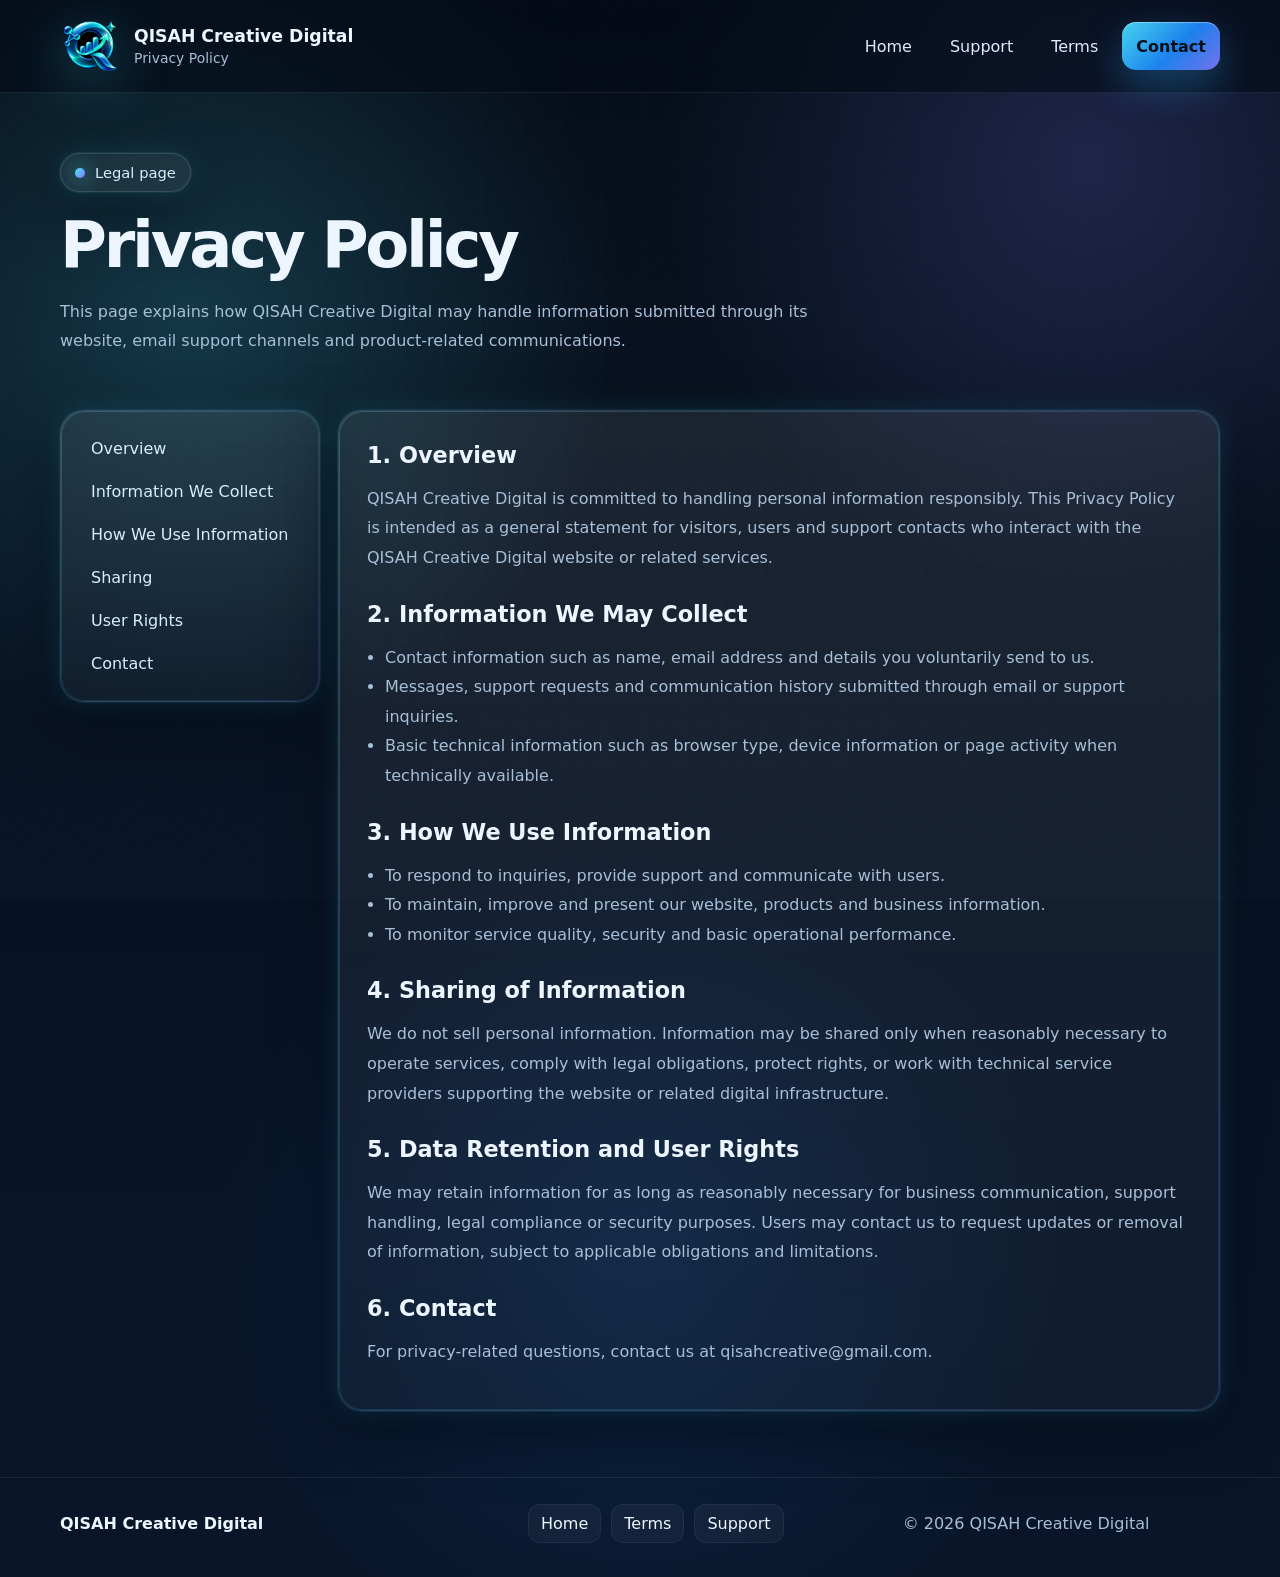
==== privacy.html @ 4660af54 "Add files via upload" ====
<!doctype html>
<html lang="en">
<head>
  <meta charset="utf-8">
  <meta name="viewport" content="width=device-width, initial-scale=1">
  <meta name="description" content="Privacy Policy for QISAH Creative Digital.">
  <meta name="theme-color" content="#071325">
  <title>Privacy Policy — QISAH Creative Digital</title>
  <link rel="icon" href="assets/qisah-logo.png">
  <link rel="stylesheet" href="styles.css">
</head>
<body>
<div class="bg-grid" aria-hidden="true"></div><div class="noise" aria-hidden="true"></div>
<header>
  <div class="site-shell nav">
    <a class="brand" href="index.html"><img src="assets/qisah-logo.png" alt="QISAH logo"><span class="brand-title"><strong>QISAH Creative Digital</strong><span>Privacy Policy</span></span></a>
    <button class="menu-btn" type="button" data-menu aria-expanded="false">Menu</button>
    <nav class="nav-links" data-nav aria-label="Primary navigation">
      <a href="index.html">Home</a>
      <a href="support.html">Support</a>
      <a href="terms.html">Terms</a>
      <a class="btn primary" href="mailto:qisahcreative@gmail.com">Contact</a>
    </nav>
  </div>
</header>
<main>
  <section class="site-shell page-hero reveal">
    <span class="badge"><span class="dot"></span> Legal page</span>
    <h1>Privacy Policy</h1>
    <p>This page explains how QISAH Creative Digital may handle information submitted through its website, email support channels and product-related communications.</p>
  </section>
  <section class="site-shell content-wrap">
    <aside class="card side-nav reveal">
      <a href="#overview">Overview</a>
      <a href="#collect">Information We Collect</a>
      <a href="#use">How We Use Information</a>
      <a href="#share">Sharing</a>
      <a href="#rights">User Rights</a>
      <a href="#contact">Contact</a>
    </aside>
    <article class="card legal-card reveal">
      <section id="overview">
        <h2>1. Overview</h2>
        <p>QISAH Creative Digital is committed to handling personal information responsibly. This Privacy Policy is intended as a general statement for visitors, users and support contacts who interact with the QISAH Creative Digital website or related services.</p>
      </section>
      <section id="collect">
        <h2>2. Information We May Collect</h2>
        <ul>
          <li>Contact information such as name, email address and details you voluntarily send to us.</li>
          <li>Messages, support requests and communication history submitted through email or support inquiries.</li>
          <li>Basic technical information such as browser type, device information or page activity when technically available.</li>
        </ul>
      </section>
      <section id="use">
        <h2>3. How We Use Information</h2>
        <ul>
          <li>To respond to inquiries, provide support and communicate with users.</li>
          <li>To maintain, improve and present our website, products and business information.</li>
          <li>To monitor service quality, security and basic operational performance.</li>
        </ul>
      </section>
      <section id="share">
        <h2>4. Sharing of Information</h2>
        <p>We do not sell personal information. Information may be shared only when reasonably necessary to operate services, comply with legal obligations, protect rights, or work with technical service providers supporting the website or related digital infrastructure.</p>
      </section>
      <section id="rights">
        <h2>5. Data Retention and User Rights</h2>
        <p>We may retain information for as long as reasonably necessary for business communication, support handling, legal compliance or security purposes. Users may contact us to request updates or removal of information, subject to applicable obligations and limitations.</p>
      </section>
      <section id="contact">
        <h2>6. Contact</h2>
        <p>For privacy-related questions, contact us at <a href="mailto:qisahcreative@gmail.com">qisahcreative@gmail.com</a>.</p>
      </section>
    </article>
  </section>
</main>
<footer class="footer"><div class="site-shell footer-grid"><div><strong>QISAH Creative Digital</strong></div><div class="footer-links"><a href="index.html">Home</a><a href="terms.html">Terms</a><a href="support.html">Support</a></div><div style="color:var(--muted)">© <span data-year></span> QISAH Creative Digital</div></div></footer>
<script src="script.js"></script>
</body>
</html>
---- styles.css ----
:root{
  --bg:#06101e;
  --bg-2:#0a1629;
  --panel:rgba(11,24,46,.75);
  --panel-2:rgba(13,29,56,.88);
  --line:rgba(110,196,255,.18);
  --line-strong:rgba(110,196,255,.38);
  --text:#edf6ff;
  --muted:#a8bfd8;
  --primary:#4ce6ff;
  --primary-2:#1f8bff;
  --accent:#7e7bff;
  --success:#5ef0c5;
  --shadow:0 14px 50px rgba(0,0,0,.36);
  --glow:0 0 0 1px rgba(76,230,255,.08),0 0 26px rgba(76,230,255,.12),0 20px 60px rgba(3,9,20,.65);
  --radius:24px;
  --container:min(1160px, calc(100% - 32px));
}
*{box-sizing:border-box}
html{scroll-behavior:smooth}
body{
  margin:0;
  font-family:Inter, ui-sans-serif, system-ui, -apple-system, Segoe UI, Roboto, Arial, sans-serif;
  color:var(--text);
  background:
    radial-gradient(circle at 15% 20%, rgba(76,230,255,.18), transparent 26%),
    radial-gradient(circle at 85% 10%, rgba(126,123,255,.2), transparent 24%),
    radial-gradient(circle at 50% 80%, rgba(31,139,255,.12), transparent 30%),
    linear-gradient(180deg, #040b16 0%, #06101e 25%, #071325 60%, #09162a 100%);
  min-height:100vh;
  overflow-x:hidden;
}
a{color:inherit;text-decoration:none}
img{max-width:100%;display:block}
button,input,textarea{font:inherit}
.site-shell{width:var(--container);margin-inline:auto}
.skip-link{position:absolute;left:-9999px}
.skip-link:focus{left:12px;top:12px;z-index:999;background:#fff;color:#000;padding:8px 12px;border-radius:10px}
.bg-grid{
  position:fixed; inset:0; pointer-events:none; z-index:-2; opacity:.35;
  background-image:linear-gradient(rgba(255,255,255,.035) 1px, transparent 1px), linear-gradient(90deg, rgba(255,255,255,.035) 1px, transparent 1px);
  background-size:40px 40px;
  mask-image:radial-gradient(circle at center, black 45%, transparent 95%);
}
.noise{
  position:fixed; inset:0; pointer-events:none; z-index:-1; opacity:.04;
  background-image:url("data:image/svg+xml,%3Csvg xmlns='http://www.w3.org/2000/svg' width='160' height='160' viewBox='0 0 160 160'%3E%3Cfilter id='n'%3E%3CfeTurbulence type='fractalNoise' baseFrequency='.9' numOctaves='2' stitchTiles='stitch'/%3E%3C/filter%3E%3Crect width='160' height='160' filter='url(%23n)' opacity='.8'/%3E%3C/svg%3E");
}
header{position:sticky;top:0;z-index:100;backdrop-filter:blur(18px);background:rgba(4,12,24,.62);border-bottom:1px solid rgba(255,255,255,.08)}
.nav{display:flex;align-items:center;justify-content:space-between;gap:20px;padding:16px 0}
.brand{display:flex;align-items:center;gap:14px;min-width:0}
.brand img{width:60px;height:60px;object-fit:contain;filter:drop-shadow(0 12px 28px rgba(76,230,255,.3))}
.brand-title{display:flex;flex-direction:column;gap:4px;min-width:0}
.brand-title strong{font-size:1.08rem;white-space:nowrap;overflow:hidden;text-overflow:ellipsis}
.brand-title span{font-size:.87rem;color:var(--muted)}
.nav-links{display:flex;align-items:center;gap:10px}
.nav-links a{padding:10px 14px;border-radius:14px;color:#dcecff}
.nav-links a:hover{background:rgba(255,255,255,.06)}
.menu-btn{display:none;border:1px solid rgba(255,255,255,.12);background:rgba(255,255,255,.04);color:#fff;padding:10px 14px;border-radius:14px}
.btn{
  display:inline-flex;align-items:center;justify-content:center;gap:10px;
  min-height:48px;padding:0 18px;border-radius:16px;border:1px solid rgba(255,255,255,.12);
  background:linear-gradient(180deg, rgba(255,255,255,.08), rgba(255,255,255,.03));
  color:#f5fbff;box-shadow:var(--shadow); transition:.25s ease; cursor:pointer;
}
.btn:hover{transform:translateY(-2px);border-color:rgba(255,255,255,.25)}
.btn.primary{
  background:linear-gradient(135deg, rgba(76,230,255,.92), rgba(31,139,255,.92) 55%, rgba(126,123,255,.92));
  color:#031019;border:0;font-weight:700;box-shadow:0 16px 40px rgba(48,175,255,.32), inset 0 1px 0 rgba(255,255,255,.35);
}
.btn.secondary{background:rgba(255,255,255,.04)}
.hero{display:grid;grid-template-columns:1.12fr .88fr;gap:30px;align-items:center;padding:74px 0 44px}
.badge{display:inline-flex;align-items:center;gap:10px;padding:10px 14px;border-radius:999px;background:rgba(255,255,255,.06);border:1px solid rgba(255,255,255,.12);color:#d8eefe;font-size:.92rem;box-shadow:var(--glow)}
.dot{width:10px;height:10px;border-radius:50%;background:linear-gradient(135deg,var(--primary),var(--accent));box-shadow:0 0 20px var(--primary)}
.hero h1{font-size:clamp(2.6rem, 6vw, 5.5rem);line-height:.95;letter-spacing:-.05em;margin:18px 0 18px}
.hero p{font-size:1.06rem;line-height:1.8;color:var(--muted);max-width:640px}
.gradient-text{background:linear-gradient(90deg,#fff,#7df4ff 30%, #66c9ff 60%, #b39bff);-webkit-background-clip:text;background-clip:text;color:transparent}
.hero-actions{display:flex;flex-wrap:wrap;gap:12px;margin-top:26px}
.trust-line{display:flex;flex-wrap:wrap;gap:10px;margin-top:24px}
.trust-line span,.pill{padding:10px 13px;border-radius:999px;background:rgba(255,255,255,.05);border:1px solid rgba(255,255,255,.08);color:#cbe4fb;font-size:.9rem}
.card{position:relative;background:linear-gradient(180deg, rgba(255,255,255,.08), rgba(255,255,255,.03));border:1px solid var(--line);border-radius:var(--radius);box-shadow:var(--glow);overflow:hidden}
.card::before{content:"";position:absolute;inset:0;border-radius:inherit;padding:1px;background:linear-gradient(135deg,rgba(255,255,255,.18),rgba(76,230,255,.12),rgba(126,123,255,.16));-webkit-mask:linear-gradient(#000 0 0) content-box,linear-gradient(#000 0 0);-webkit-mask-composite:xor;mask-composite:exclude;pointer-events:none}
.card-soft{padding:26px}
.hero-visual{padding:22px}
.logo-stage{position:relative;display:grid;place-items:center;min-height:520px;border-radius:30px;background:radial-gradient(circle at 50% 30%, rgba(76,230,255,.22), rgba(8,14,28,.3) 40%, rgba(6,12,24,.92));overflow:hidden}
.logo-stage::before,.logo-stage::after{content:"";position:absolute;border-radius:50%;filter:blur(4px)}
.logo-stage::before{width:300px;height:300px;background:radial-gradient(circle, rgba(76,230,255,.32), transparent 70%);top:22px;right:30px}
.logo-stage::after{width:240px;height:240px;background:radial-gradient(circle, rgba(126,123,255,.22), transparent 70%);left:24px;bottom:18px}
.hero-logo-wrap{position:relative;z-index:2;display:grid;place-items:center}
.hero-logo-wrap img{width:min(90%, 500px);filter:drop-shadow(0 24px 55px rgba(54,184,255,.26)) drop-shadow(0 0 30px rgba(76,230,255,.2));transform:translateZ(0)}
.floating-card{position:absolute;z-index:3;padding:14px 16px;border-radius:18px;backdrop-filter:blur(18px);background:rgba(4,15,29,.58);border:1px solid rgba(255,255,255,.12);box-shadow:0 16px 40px rgba(0,0,0,.35)}
.floating-card strong{display:block;font-size:.95rem}
.floating-card small{display:block;margin-top:5px;color:var(--muted);font-size:.82rem;line-height:1.5}
.float-one{top:28px;left:24px;max-width:220px}
.float-two{bottom:26px;right:24px;max-width:230px}
.float-three{top:50%;right:18px;transform:translateY(-50%);max-width:185px}
.glass-stats{display:grid;grid-template-columns:repeat(3,1fr);gap:14px;margin-top:16px}
.mini-card{padding:18px;border-radius:20px;background:rgba(255,255,255,.04);border:1px solid rgba(255,255,255,.08);box-shadow:inset 0 1px 0 rgba(255,255,255,.08)}
.mini-card b{display:block;font-size:1.5rem}
.mini-card span{display:block;margin-top:6px;color:var(--muted);font-size:.9rem}
section.block{padding:42px 0}
.section-head{display:flex;align-items:end;justify-content:space-between;gap:24px;margin-bottom:26px}
.section-head h2{font-size:clamp(2rem, 4vw, 3.2rem);margin:0;letter-spacing:-.04em}
.section-head p{max-width:560px;color:var(--muted);line-height:1.8;margin:0}
.kicker{display:inline-block;margin-bottom:8px;text-transform:uppercase;letter-spacing:.16em;font-size:.78rem;color:#9bc8ef}
.grid-3{display:grid;grid-template-columns:repeat(3,1fr);gap:18px}
.feature-card{padding:24px;min-height:250px}
.feature-card .icon{display:grid;place-items:center;width:56px;height:56px;border-radius:18px;background:linear-gradient(135deg, rgba(76,230,255,.22), rgba(126,123,255,.26));font-size:1.5rem;box-shadow:inset 0 1px 0 rgba(255,255,255,.15), 0 12px 30px rgba(0,0,0,.25)}
.feature-card h3{font-size:1.2rem;margin:18px 0 12px}
.feature-card p{color:var(--muted);line-height:1.75;margin:0}
.feature-card ul{padding-left:18px;color:#d9efff;line-height:1.75;margin:14px 0 0}
.product-grid{display:grid;grid-template-columns:1.05fr .95fr;gap:18px;align-items:stretch}
.product-story{padding:28px}
.product-story h2{font-size:2.2rem;margin:.2rem 0 1rem;letter-spacing:-.04em}
.product-story p{color:var(--muted);line-height:1.8}
.pills{display:flex;flex-wrap:wrap;gap:10px;margin-top:18px}
.dashboard{padding:22px;display:flex;flex-direction:column;gap:16px}
.topline{display:flex;align-items:center;justify-content:space-between;gap:12px}
.topline h3{margin:0;font-size:1.1rem}
.topline span{color:var(--muted);font-size:.92rem}
.score-panel{display:grid;grid-template-columns:.75fr 1.25fr;gap:14px;align-items:center}
.score-ring{position:relative;display:grid;place-items:center;aspect-ratio:1;border-radius:50%;background:conic-gradient(var(--primary) 0deg, var(--primary-2) 180deg, var(--accent) 276deg, rgba(255,255,255,.08) 276deg 360deg)}
.score-ring::before{content:"";position:absolute;inset:16px;border-radius:50%;background:linear-gradient(180deg,#081321,#0b1a31);border:1px solid rgba(255,255,255,.08)}
.score-ring b{position:relative;z-index:1;font-size:3rem}
.score-info strong{font-size:1.12rem}
.score-info p{color:var(--muted);line-height:1.7;margin:.6rem 0 0}
.signal-list{display:grid;gap:12px}
.signal{display:grid;grid-template-columns:1fr auto;gap:10px;align-items:center}
.signal label{font-size:.95rem;color:#dcf2ff}
.bar{position:relative;height:10px;border-radius:999px;background:rgba(255,255,255,.08);overflow:hidden;margin-top:7px}
.bar > span{position:absolute;inset:0 auto 0 0;border-radius:inherit;background:linear-gradient(90deg,var(--primary),var(--primary-2),var(--accent));box-shadow:0 0 20px rgba(76,230,255,.24)}
.metrics{display:grid;grid-template-columns:repeat(3,1fr);gap:12px}
.metric{padding:16px;border-radius:20px;background:rgba(255,255,255,.04);border:1px solid rgba(255,255,255,.08)}
.metric b{font-size:1.3rem;display:block}
.metric span{font-size:.9rem;color:var(--muted)}
.two-col{display:grid;grid-template-columns:1fr 1fr;gap:18px}
.list-panel{padding:24px}
.list-panel h3{margin:.2rem 0 1rem}
.list-panel ul{margin:0;padding-left:18px;color:#dcefff;line-height:1.8}
.list-panel li+li{margin-top:8px}
.roadmap{display:grid;grid-template-columns:repeat(4,1fr);gap:14px;margin-top:18px}
.road-step{padding:18px;border-radius:20px;background:rgba(255,255,255,.04);border:1px solid rgba(255,255,255,.08)}
.road-step b{display:block;margin-bottom:8px}
.road-step span{display:block;color:var(--muted);line-height:1.65;font-size:.92rem}
.contact-grid{display:grid;grid-template-columns:1.05fr .95fr;gap:18px;align-items:stretch}
.form-card,.cta-card{padding:28px}
.field-grid{display:grid;grid-template-columns:1fr 1fr;gap:14px;margin-top:16px}
.field{display:flex;flex-direction:column;gap:8px}
.field label{font-size:.92rem;color:#d7ecff}
.input, textarea{
  width:100%;background:rgba(255,255,255,.04);border:1px solid rgba(255,255,255,.1);color:#fff;
  border-radius:16px;padding:14px 16px;outline:none;
}
.input:focus, textarea:focus{border-color:var(--line-strong);box-shadow:0 0 0 4px rgba(76,230,255,.08)}
textarea{min-height:140px;resize:vertical}
.small-note{font-size:.88rem;color:var(--muted);line-height:1.7}
.inline-links{display:flex;flex-wrap:wrap;gap:10px;margin-top:18px}
.inline-links a{padding:10px 14px;border-radius:999px;background:rgba(255,255,255,.05);border:1px solid rgba(255,255,255,.09)}
.footer{border-top:1px solid rgba(255,255,255,.08);margin-top:24px}
.footer-grid{display:grid;grid-template-columns:1.2fr .95fr .85fr;gap:20px;align-items:center;padding:26px 0 34px}
.footer-links{display:flex;flex-wrap:wrap;gap:10px}
.footer-links a{padding:9px 12px;border-radius:12px;background:rgba(255,255,255,.04);border:1px solid rgba(255,255,255,.06)}
.page-hero{padding:60px 0 30px}
.page-hero h1{font-size:clamp(2.2rem, 5vw, 4rem);margin:16px 0 10px;letter-spacing:-.05em}
.page-hero p{max-width:760px;color:var(--muted);line-height:1.8}
.content-wrap{display:grid;grid-template-columns:260px 1fr;gap:18px;padding:8px 0 42px}
.side-nav{position:sticky;top:92px;align-self:start;padding:16px}
.side-nav a{display:block;padding:12px 14px;border-radius:14px;color:#d8edff}
.side-nav a:hover{background:rgba(255,255,255,.06)}
.legal-card{padding:28px}
.legal-card section+section{margin-top:28px}
.legal-card h2{font-size:1.4rem;margin:.2rem 0 12px}
.legal-card p,.legal-card li{color:var(--muted);line-height:1.85}
.legal-card ul{padding-left:18px}
.support-grid{display:grid;grid-template-columns:1fr 1fr;gap:18px}
.support-box{padding:24px}
.accordion{display:grid;gap:12px;margin-top:10px}
.faq{padding:18px}
.faq button{all:unset;display:flex;justify-content:space-between;align-items:center;width:100%;gap:16px;cursor:pointer}
.faq button strong{font-size:1rem}
.faq p{color:var(--muted);line-height:1.8;margin:12px 0 0;display:none}
.faq.open p{display:block}
.reveal{opacity:0;transform:translateY(26px);transition:opacity .7s ease, transform .7s ease}
.reveal.visible{opacity:1;transform:none}
@media (max-width: 1100px){
  .hero,.product-grid,.two-col,.contact-grid,.content-wrap,.support-grid,.footer-grid{grid-template-columns:1fr}
  .glass-stats,.grid-3,.metrics,.roadmap{grid-template-columns:repeat(2,1fr)}
  .section-head{display:block}
  .section-head p{margin-top:12px}
  .content-wrap{padding-top:0}
  .side-nav{position:relative;top:0}
}
@media (max-width: 760px){
  .nav{padding:12px 0}
  .menu-btn{display:block}
  .nav-links{position:absolute;left:16px;right:16px;top:74px;display:none;flex-direction:column;align-items:stretch;padding:14px;border-radius:22px;background:rgba(4,12,24,.96);border:1px solid rgba(255,255,255,.08);box-shadow:var(--shadow)}
  .nav-links.open{display:flex}
  .hero{padding-top:36px}
  .logo-stage{min-height:410px}
  .hero h1{font-size:clamp(2.3rem, 12vw, 4rem)}
  .glass-stats,.grid-3,.metrics,.roadmap,.field-grid{grid-template-columns:1fr}
  .score-panel{grid-template-columns:1fr}
  .float-three{display:none}
  .float-one,.float-two{position:static;max-width:none;margin-top:12px}
  .hero-visual{padding:0;background:none;border:0;box-shadow:none}
  .footer-grid{padding-bottom:22px}
}
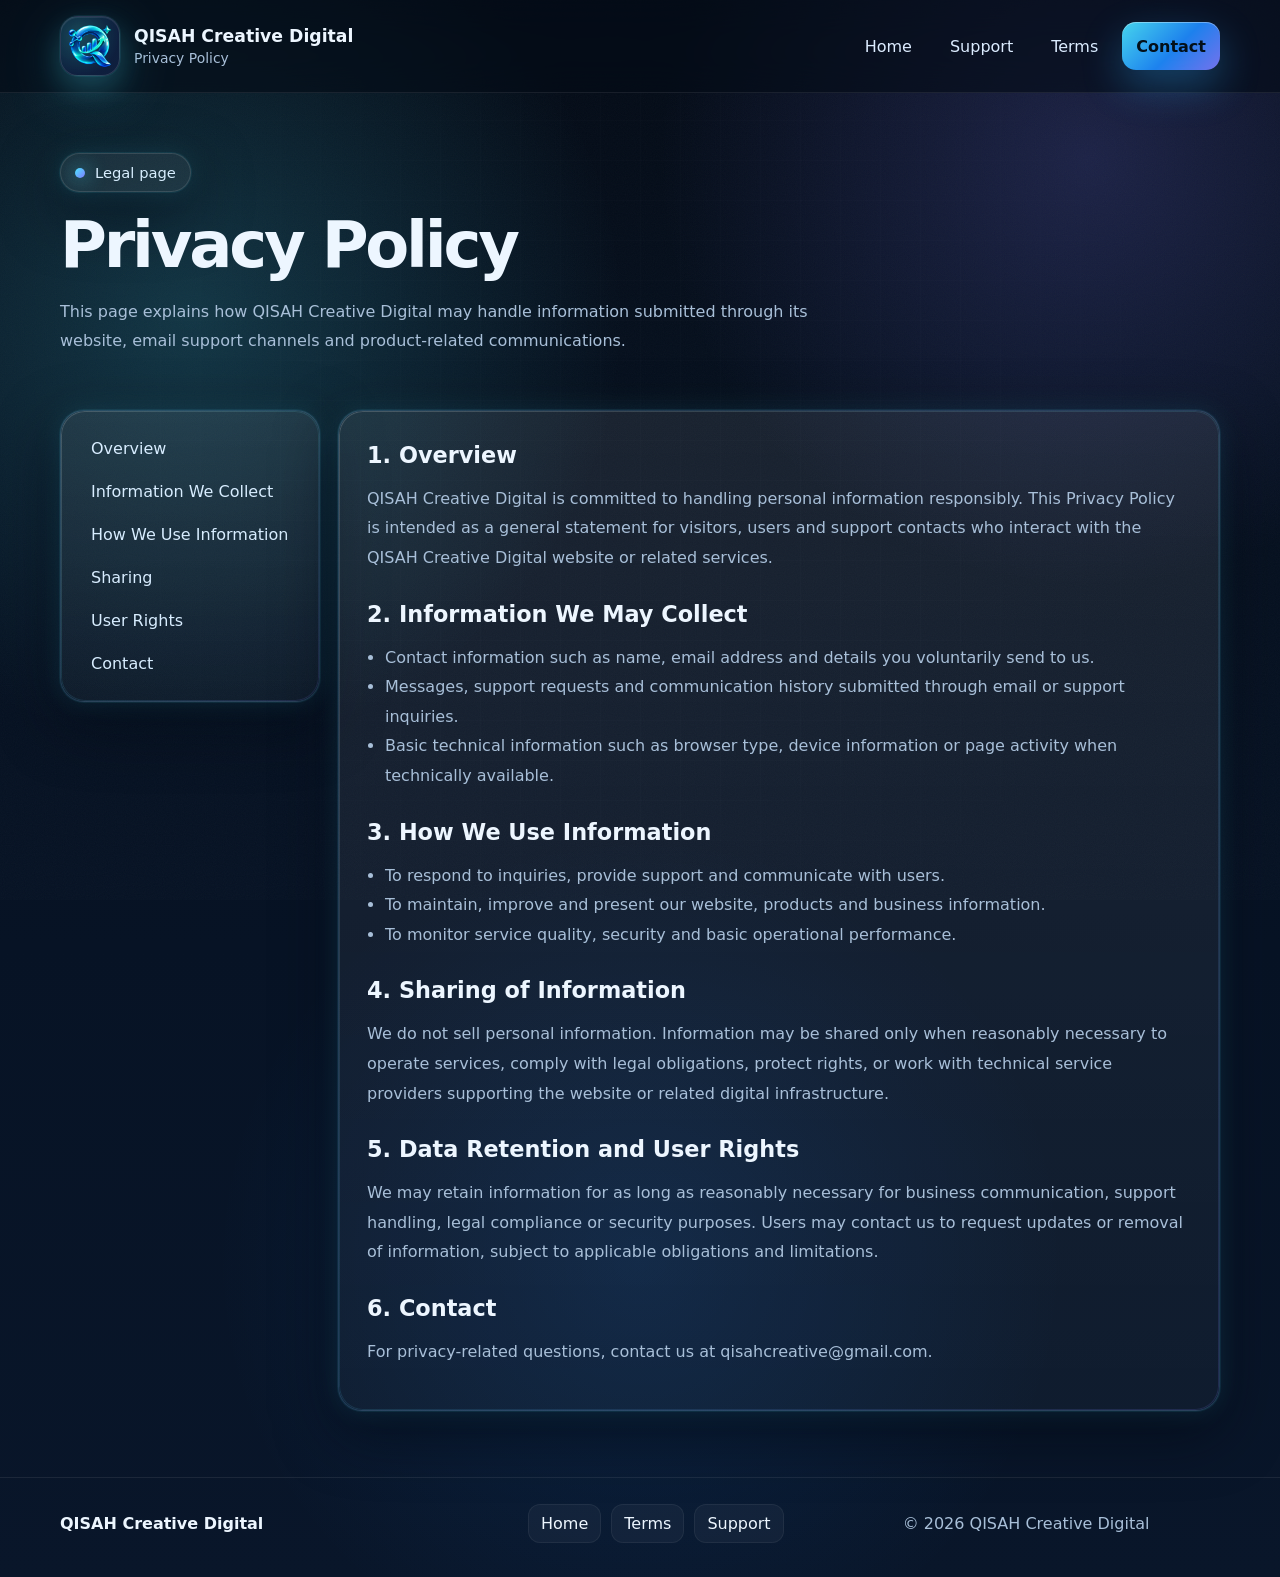
==== commit a47f6ddc: "Add files via upload" ====
--- a/privacy.html
+++ b/privacy.html
@@ -6,14 +6,14 @@
   <meta name="description" content="Privacy Policy for QISAH Creative Digital.">
   <meta name="theme-color" content="#071325">
   <title>Privacy Policy — QISAH Creative Digital</title>
-  <link rel="icon" href="assets/qisah-logo.png">
-  <link rel="stylesheet" href="styles.css">
+  <link rel="icon" href="assets/qisah-logo-v4.png">
+  <link rel="stylesheet" href="styles-v4.css">
 </head>
 <body>
 <div class="bg-grid" aria-hidden="true"></div><div class="noise" aria-hidden="true"></div>
 <header>
   <div class="site-shell nav">
-    <a class="brand" href="index.html"><img src="assets/qisah-logo.png" alt="QISAH logo"><span class="brand-title"><strong>QISAH Creative Digital</strong><span>Privacy Policy</span></span></a>
+    <a class="brand" href="index.html"><img src="assets/qisah-logo-v4.png" alt="QISAH logo"><span class="brand-title"><strong>QISAH Creative Digital</strong><span>Privacy Policy</span></span></a>
     <button class="menu-btn" type="button" data-menu aria-expanded="false">Menu</button>
     <nav class="nav-links" data-nav aria-label="Primary navigation">
       <a href="index.html">Home</a>
@@ -75,6 +75,6 @@
   </section>
 </main>
 <footer class="footer"><div class="site-shell footer-grid"><div><strong>QISAH Creative Digital</strong></div><div class="footer-links"><a href="index.html">Home</a><a href="terms.html">Terms</a><a href="support.html">Support</a></div><div style="color:var(--muted)">© <span data-year></span> QISAH Creative Digital</div></div></footer>
-<script src="script.js"></script>
+<script src="script-v4.js"></script>
 </body>
 </html>
--- a/styles-v4.css
+++ b/styles-v4.css
@@ -0,0 +1,207 @@
+:root{
+  --bg:#06101e;
+  --bg-2:#0a1629;
+  --panel:rgba(11,24,46,.75);
+  --panel-2:rgba(13,29,56,.88);
+  --line:rgba(110,196,255,.18);
+  --line-strong:rgba(110,196,255,.38);
+  --text:#edf6ff;
+  --muted:#a8bfd8;
+  --primary:#4ce6ff;
+  --primary-2:#1f8bff;
+  --accent:#7e7bff;
+  --success:#5ef0c5;
+  --shadow:0 14px 50px rgba(0,0,0,.36);
+  --glow:0 0 0 1px rgba(76,230,255,.08),0 0 26px rgba(76,230,255,.12),0 20px 60px rgba(3,9,20,.65);
+  --radius:24px;
+  --container:min(1160px, calc(100% - 32px));
+}
+*{box-sizing:border-box}
+html{scroll-behavior:smooth}
+body{
+  margin:0;
+  font-family:Inter, ui-sans-serif, system-ui, -apple-system, Segoe UI, Roboto, Arial, sans-serif;
+  color:var(--text);
+  background:
+    radial-gradient(circle at 15% 20%, rgba(76,230,255,.18), transparent 26%),
+    radial-gradient(circle at 85% 10%, rgba(126,123,255,.2), transparent 24%),
+    radial-gradient(circle at 50% 80%, rgba(31,139,255,.12), transparent 30%),
+    linear-gradient(180deg, #040b16 0%, #06101e 25%, #071325 60%, #09162a 100%);
+  min-height:100vh;
+  overflow-x:hidden;
+}
+a{color:inherit;text-decoration:none}
+img{max-width:100%;display:block}
+button,input,textarea{font:inherit}
+.site-shell{width:var(--container);margin-inline:auto}
+.skip-link{position:absolute;left:-9999px}
+.skip-link:focus{left:12px;top:12px;z-index:999;background:#fff;color:#000;padding:8px 12px;border-radius:10px}
+.bg-grid{
+  position:fixed; inset:0; pointer-events:none; z-index:-2; opacity:.35;
+  background-image:linear-gradient(rgba(255,255,255,.035) 1px, transparent 1px), linear-gradient(90deg, rgba(255,255,255,.035) 1px, transparent 1px);
+  background-size:40px 40px;
+  mask-image:radial-gradient(circle at center, black 45%, transparent 95%);
+}
+.noise{
+  position:fixed; inset:0; pointer-events:none; z-index:-1; opacity:.04;
+  background-image:url("data:image/svg+xml,%3Csvg xmlns='http://www.w3.org/2000/svg' width='160' height='160' viewBox='0 0 160 160'%3E%3Cfilter id='n'%3E%3CfeTurbulence type='fractalNoise' baseFrequency='.9' numOctaves='2' stitchTiles='stitch'/%3E%3C/filter%3E%3Crect width='160' height='160' filter='url(%23n)' opacity='.8'/%3E%3C/svg%3E");
+}
+header{position:sticky;top:0;z-index:100;backdrop-filter:blur(18px);background:rgba(4,12,24,.62);border-bottom:1px solid rgba(255,255,255,.08)}
+.nav{display:flex;align-items:center;justify-content:space-between;gap:20px;padding:16px 0}
+.brand{display:flex;align-items:center;gap:14px;min-width:0}
+.brand img{width:60px;height:60px;padding:6px;object-fit:contain;border-radius:18px;background:radial-gradient(circle at 30% 30%, rgba(76,230,255,.22), rgba(15,32,64,.96) 72%);border:1px solid rgba(255,255,255,.12);box-shadow:inset 0 1px 0 rgba(255,255,255,.08), 0 12px 28px rgba(76,230,255,.18), 0 0 0 1px rgba(76,230,255,.08);filter:drop-shadow(0 12px 28px rgba(76,230,255,.22))}
+.brand-title{display:flex;flex-direction:column;gap:4px;min-width:0}
+.brand-title strong{font-size:1.08rem;white-space:nowrap;overflow:hidden;text-overflow:ellipsis}
+.brand-title span{font-size:.87rem;color:var(--muted)}
+.nav-links{display:flex;align-items:center;gap:10px}
+.nav-links a{padding:10px 14px;border-radius:14px;color:#dcecff}
+.nav-links a:hover{background:rgba(255,255,255,.06)}
+.menu-btn{display:none;border:1px solid rgba(255,255,255,.12);background:rgba(255,255,255,.04);color:#fff;padding:10px 14px;border-radius:14px}
+.btn{
+  display:inline-flex;align-items:center;justify-content:center;gap:10px;
+  min-height:48px;padding:0 18px;border-radius:16px;border:1px solid rgba(255,255,255,.12);
+  background:linear-gradient(180deg, rgba(255,255,255,.08), rgba(255,255,255,.03));
+  color:#f5fbff;box-shadow:var(--shadow); transition:.25s ease; cursor:pointer;
+}
+.btn:hover{transform:translateY(-2px);border-color:rgba(255,255,255,.25)}
+.btn.primary{
+  background:linear-gradient(135deg, rgba(76,230,255,.92), rgba(31,139,255,.92) 55%, rgba(126,123,255,.92));
+  color:#031019;border:0;font-weight:700;box-shadow:0 16px 40px rgba(48,175,255,.32), inset 0 1px 0 rgba(255,255,255,.35);
+}
+.btn.secondary{background:rgba(255,255,255,.04)}
+.hero{display:grid;grid-template-columns:1.12fr .88fr;gap:30px;align-items:center;padding:74px 0 44px}
+.badge{display:inline-flex;align-items:center;gap:10px;padding:10px 14px;border-radius:999px;background:rgba(255,255,255,.06);border:1px solid rgba(255,255,255,.12);color:#d8eefe;font-size:.92rem;box-shadow:var(--glow)}
+.dot{width:10px;height:10px;border-radius:50%;background:linear-gradient(135deg,var(--primary),var(--accent));box-shadow:0 0 20px var(--primary)}
+.hero h1{font-size:clamp(2.6rem, 6vw, 5.5rem);line-height:.95;letter-spacing:-.05em;margin:18px 0 18px}
+.hero p{font-size:1.06rem;line-height:1.8;color:var(--muted);max-width:640px}
+.gradient-text{background:linear-gradient(90deg,#fff,#7df4ff 30%, #66c9ff 60%, #b39bff);-webkit-background-clip:text;background-clip:text;color:transparent}
+.hero-actions{display:flex;flex-wrap:wrap;gap:12px;margin-top:26px}
+.trust-line{display:flex;flex-wrap:wrap;gap:10px;margin-top:24px}
+.trust-line span,.pill{padding:10px 13px;border-radius:999px;background:rgba(255,255,255,.05);border:1px solid rgba(255,255,255,.08);color:#cbe4fb;font-size:.9rem}
+.card{position:relative;background:linear-gradient(180deg, rgba(255,255,255,.08), rgba(255,255,255,.03));border:1px solid var(--line);border-radius:var(--radius);box-shadow:var(--glow);overflow:hidden}
+.card::before{content:"";position:absolute;inset:0;border-radius:inherit;padding:1px;background:linear-gradient(135deg,rgba(255,255,255,.18),rgba(76,230,255,.12),rgba(126,123,255,.16));-webkit-mask:linear-gradient(#000 0 0) content-box,linear-gradient(#000 0 0);-webkit-mask-composite:xor;mask-composite:exclude;pointer-events:none}
+.card-soft{padding:26px}
+.hero-visual{padding:22px}
+.logo-stage{position:relative;display:grid;place-items:center;min-height:520px;border-radius:30px;background:radial-gradient(circle at 50% 30%, rgba(76,230,255,.22), rgba(8,14,28,.3) 40%, rgba(6,12,24,.92));overflow:hidden}
+.logo-stage::before,.logo-stage::after{content:"";position:absolute;border-radius:50%;filter:blur(4px)}
+.logo-stage::before{width:300px;height:300px;background:radial-gradient(circle, rgba(76,230,255,.32), transparent 70%);top:22px;right:30px}
+.logo-stage::after{width:240px;height:240px;background:radial-gradient(circle, rgba(126,123,255,.22), transparent 70%);left:24px;bottom:18px}
+.hero-logo-wrap{position:relative;z-index:2;display:grid;place-items:center}
+.hero-logo-wrap img{width:min(90%, 500px);filter:drop-shadow(0 24px 55px rgba(54,184,255,.26)) drop-shadow(0 0 30px rgba(76,230,255,.2));transform:translateZ(0)}
+.floating-card{position:absolute;z-index:3;padding:14px 16px;border-radius:18px;backdrop-filter:blur(18px);background:rgba(4,15,29,.58);border:1px solid rgba(255,255,255,.12);box-shadow:0 16px 40px rgba(0,0,0,.35)}
+.floating-card strong{display:block;font-size:.95rem}
+.floating-card small{display:block;margin-top:5px;color:var(--muted);font-size:.82rem;line-height:1.5}
+.float-one{top:28px;left:24px;max-width:220px}
+.float-two{bottom:26px;right:24px;max-width:230px}
+.float-three{top:50%;right:18px;transform:translateY(-50%);max-width:185px}
+.glass-stats{display:grid;grid-template-columns:repeat(3,1fr);gap:14px;margin-top:16px}
+.mini-card{padding:18px;border-radius:20px;background:rgba(255,255,255,.04);border:1px solid rgba(255,255,255,.08);box-shadow:inset 0 1px 0 rgba(255,255,255,.08)}
+.mini-card b{display:block;font-size:1.5rem}
+.mini-card span{display:block;margin-top:6px;color:var(--muted);font-size:.9rem}
+section.block{padding:42px 0}
+.section-head{display:flex;align-items:end;justify-content:space-between;gap:24px;margin-bottom:26px}
+.section-head h2{font-size:clamp(2rem, 4vw, 3.2rem);margin:0;letter-spacing:-.04em}
+.section-head p{max-width:560px;color:var(--muted);line-height:1.8;margin:0}
+.kicker{display:inline-block;margin-bottom:8px;text-transform:uppercase;letter-spacing:.16em;font-size:.78rem;color:#9bc8ef}
+.grid-3{display:grid;grid-template-columns:repeat(3,1fr);gap:18px}
+.feature-card{padding:24px;min-height:250px}
+.feature-card .icon{display:grid;place-items:center;width:56px;height:56px;border-radius:18px;background:linear-gradient(135deg, rgba(76,230,255,.22), rgba(126,123,255,.26));font-size:1.5rem;box-shadow:inset 0 1px 0 rgba(255,255,255,.15), 0 12px 30px rgba(0,0,0,.25)}
+.feature-card h3{font-size:1.2rem;margin:18px 0 12px}
+.feature-card p{color:var(--muted);line-height:1.75;margin:0}
+.feature-card ul{padding-left:18px;color:#d9efff;line-height:1.75;margin:14px 0 0}
+.product-grid{display:grid;grid-template-columns:1.05fr .95fr;gap:18px;align-items:stretch}
+.product-story{padding:28px}
+.product-story h2{font-size:2.2rem;margin:.2rem 0 1rem;letter-spacing:-.04em}
+.product-story p{color:var(--muted);line-height:1.8}
+.pills{display:flex;flex-wrap:wrap;gap:10px;margin-top:18px}
+.dashboard{padding:22px;display:flex;flex-direction:column;gap:16px}
+.topline{display:flex;align-items:center;justify-content:space-between;gap:12px}
+.topline h3{margin:0;font-size:1.1rem}
+.topline span{color:var(--muted);font-size:.92rem}
+.score-panel{display:grid;grid-template-columns:.75fr 1.25fr;gap:14px;align-items:center}
+.score-ring{position:relative;display:grid;place-items:center;aspect-ratio:1;border-radius:50%;background:conic-gradient(var(--primary) 0deg, var(--primary-2) 180deg, var(--accent) 276deg, rgba(255,255,255,.08) 276deg 360deg)}
+.score-ring::before{content:"";position:absolute;inset:16px;border-radius:50%;background:linear-gradient(180deg,#081321,#0b1a31);border:1px solid rgba(255,255,255,.08)}
+.score-ring b{position:relative;z-index:1;font-size:3rem}
+.score-info strong{font-size:1.12rem}
+.score-info p{color:var(--muted);line-height:1.7;margin:.6rem 0 0}
+.signal-list{display:grid;gap:12px}
+.signal{display:grid;grid-template-columns:1fr auto;gap:10px;align-items:center}
+.signal label{font-size:.95rem;color:#dcf2ff}
+.bar{position:relative;height:10px;border-radius:999px;background:rgba(255,255,255,.08);overflow:hidden;margin-top:7px}
+.bar > span{position:absolute;inset:0 auto 0 0;border-radius:inherit;background:linear-gradient(90deg,var(--primary),var(--primary-2),var(--accent));box-shadow:0 0 20px rgba(76,230,255,.24)}
+.metrics{display:grid;grid-template-columns:repeat(3,1fr);gap:12px}
+.metric{padding:16px;border-radius:20px;background:rgba(255,255,255,.04);border:1px solid rgba(255,255,255,.08)}
+.metric b{font-size:1.3rem;display:block}
+.metric span{font-size:.9rem;color:var(--muted)}
+.two-col{display:grid;grid-template-columns:1fr 1fr;gap:18px}
+.list-panel{padding:24px}
+.list-panel h3{margin:.2rem 0 1rem}
+.list-panel ul{margin:0;padding-left:18px;color:#dcefff;line-height:1.8}
+.list-panel li+li{margin-top:8px}
+.roadmap{display:grid;grid-template-columns:repeat(4,1fr);gap:14px;margin-top:18px}
+.road-step{padding:18px;border-radius:20px;background:rgba(255,255,255,.04);border:1px solid rgba(255,255,255,.08)}
+.road-step b{display:block;margin-bottom:8px}
+.road-step span{display:block;color:var(--muted);line-height:1.65;font-size:.92rem}
+.contact-grid{display:grid;grid-template-columns:1.05fr .95fr;gap:18px;align-items:stretch}
+.form-card,.cta-card{padding:28px}
+.field-grid{display:grid;grid-template-columns:1fr 1fr;gap:14px;margin-top:16px}
+.field{display:flex;flex-direction:column;gap:8px}
+.field label{font-size:.92rem;color:#d7ecff}
+.input, textarea{
+  width:100%;background:rgba(255,255,255,.04);border:1px solid rgba(255,255,255,.1);color:#fff;
+  border-radius:16px;padding:14px 16px;outline:none;
+}
+.input:focus, textarea:focus{border-color:var(--line-strong);box-shadow:0 0 0 4px rgba(76,230,255,.08)}
+textarea{min-height:140px;resize:vertical}
+.small-note{font-size:.88rem;color:var(--muted);line-height:1.7}
+.inline-links{display:flex;flex-wrap:wrap;gap:10px;margin-top:18px}
+.inline-links a{padding:10px 14px;border-radius:999px;background:rgba(255,255,255,.05);border:1px solid rgba(255,255,255,.09)}
+.footer{border-top:1px solid rgba(255,255,255,.08);margin-top:24px}
+.footer-grid{display:grid;grid-template-columns:1.2fr .95fr .85fr;gap:20px;align-items:center;padding:26px 0 34px}
+.footer-links{display:flex;flex-wrap:wrap;gap:10px}
+.footer-links a{padding:9px 12px;border-radius:12px;background:rgba(255,255,255,.04);border:1px solid rgba(255,255,255,.06)}
+.page-hero{padding:60px 0 30px}
+.page-hero h1{font-size:clamp(2.2rem, 5vw, 4rem);margin:16px 0 10px;letter-spacing:-.05em}
+.page-hero p{max-width:760px;color:var(--muted);line-height:1.8}
+.content-wrap{display:grid;grid-template-columns:260px 1fr;gap:18px;padding:8px 0 42px}
+.side-nav{position:sticky;top:92px;align-self:start;padding:16px}
+.side-nav a{display:block;padding:12px 14px;border-radius:14px;color:#d8edff}
+.side-nav a:hover{background:rgba(255,255,255,.06)}
+.legal-card{padding:28px}
+.legal-card section+section{margin-top:28px}
+.legal-card h2{font-size:1.4rem;margin:.2rem 0 12px}
+.legal-card p,.legal-card li{color:var(--muted);line-height:1.85}
+.legal-card ul{padding-left:18px}
+.support-grid{display:grid;grid-template-columns:1fr 1fr;gap:18px}
+.support-box{padding:24px}
+.accordion{display:grid;gap:12px;margin-top:10px}
+.faq{padding:18px}
+.faq button{all:unset;display:flex;justify-content:space-between;align-items:center;width:100%;gap:16px;cursor:pointer}
+.faq button strong{font-size:1rem}
+.faq p{color:var(--muted);line-height:1.8;margin:12px 0 0;display:none}
+.faq.open p{display:block}
+.reveal{opacity:0;transform:translateY(26px);transition:opacity .7s ease, transform .7s ease}
+.reveal.visible{opacity:1;transform:none}
+@media (max-width: 1100px){
+  .hero,.product-grid,.two-col,.contact-grid,.content-wrap,.support-grid,.footer-grid{grid-template-columns:1fr}
+  .glass-stats,.grid-3,.metrics,.roadmap{grid-template-columns:repeat(2,1fr)}
+  .section-head{display:block}
+  .section-head p{margin-top:12px}
+  .content-wrap{padding-top:0}
+  .side-nav{position:relative;top:0}
+}
+@media (max-width: 760px){
+  .nav{padding:12px 0}
+  .menu-btn{display:block}
+  .nav-links{position:absolute;left:16px;right:16px;top:74px;display:none;flex-direction:column;align-items:stretch;padding:14px;border-radius:22px;background:rgba(4,12,24,.96);border:1px solid rgba(255,255,255,.08);box-shadow:var(--shadow)}
+  .nav-links.open{display:flex}
+  .hero{padding-top:36px}
+  .logo-stage{min-height:410px}
+  .hero h1{font-size:clamp(2.3rem, 12vw, 4rem)}
+  .glass-stats,.grid-3,.metrics,.roadmap,.field-grid{grid-template-columns:1fr}
+  .score-panel{grid-template-columns:1fr}
+  .float-three{display:none}
+  .float-one,.float-two{position:static;max-width:none;margin-top:12px}
+  .hero-visual{padding:0;background:none;border:0;box-shadow:none}
+  .footer-grid{padding-bottom:22px}
+}
